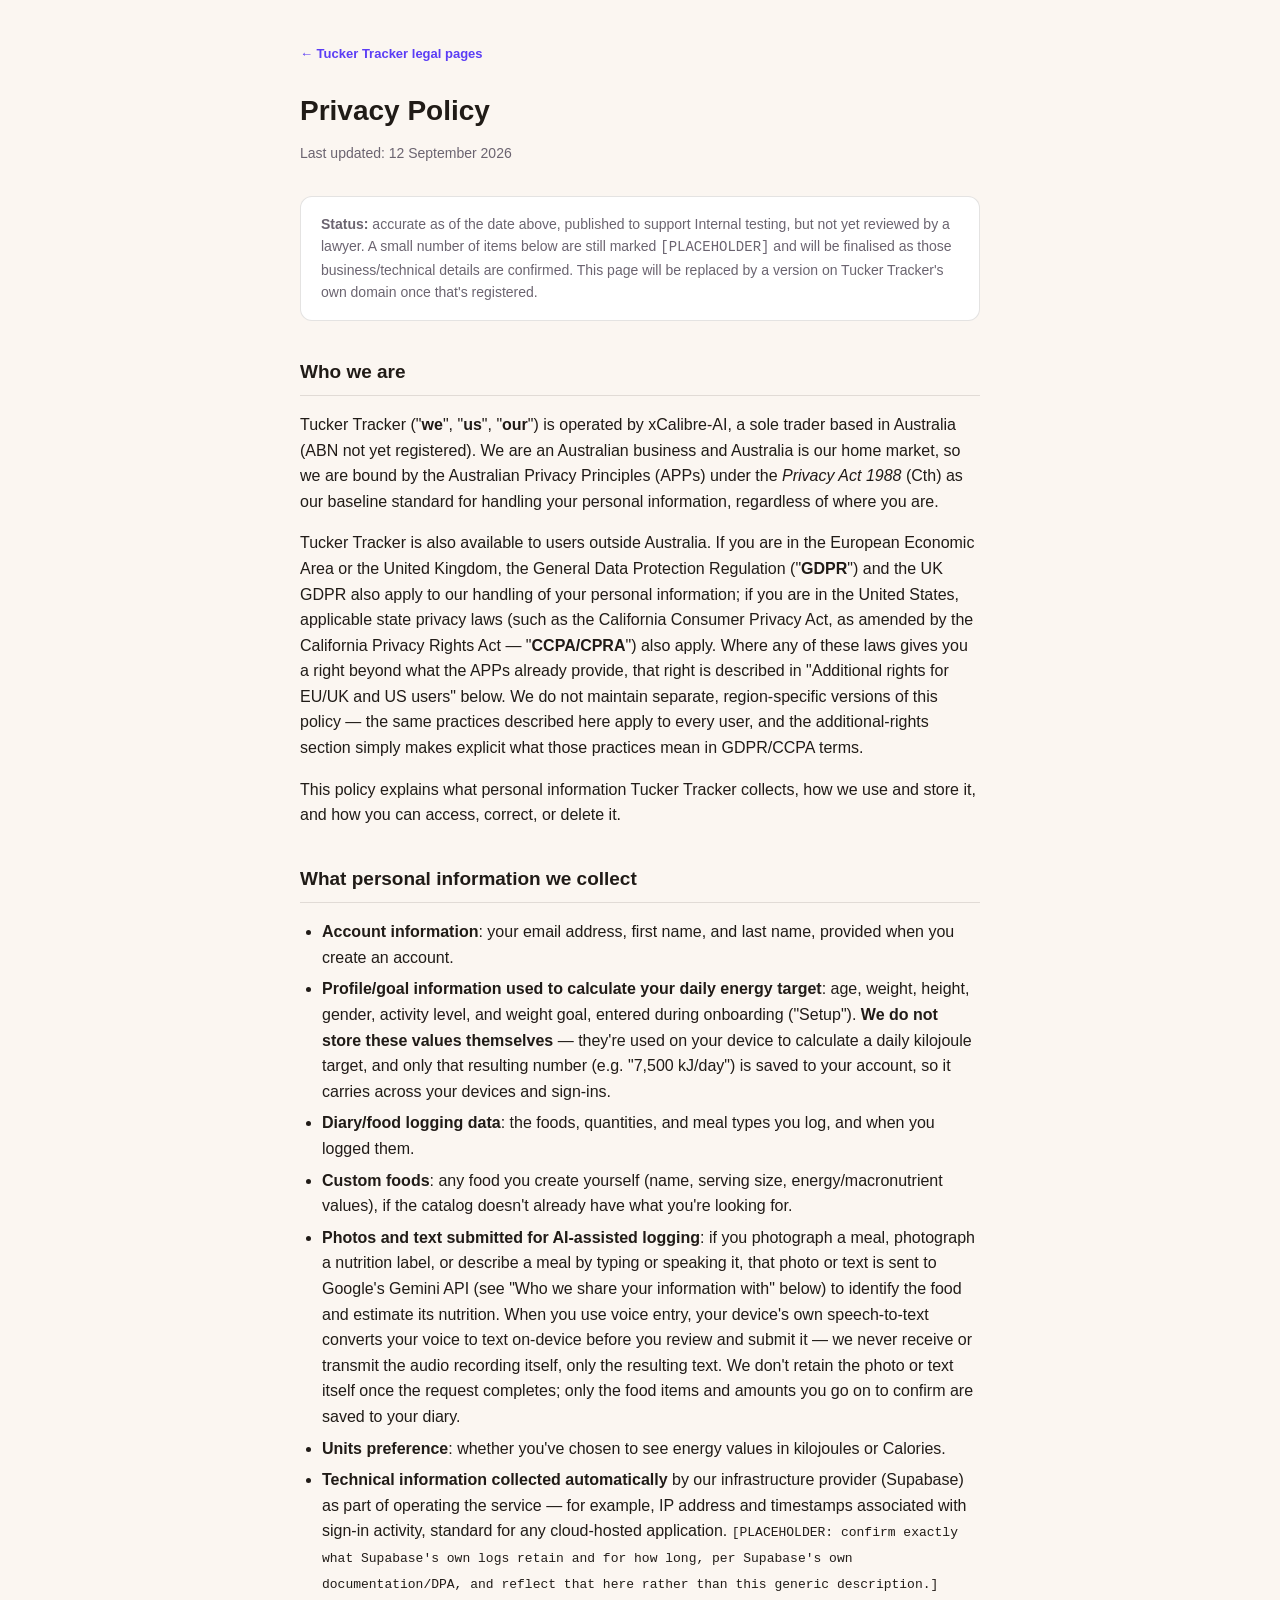
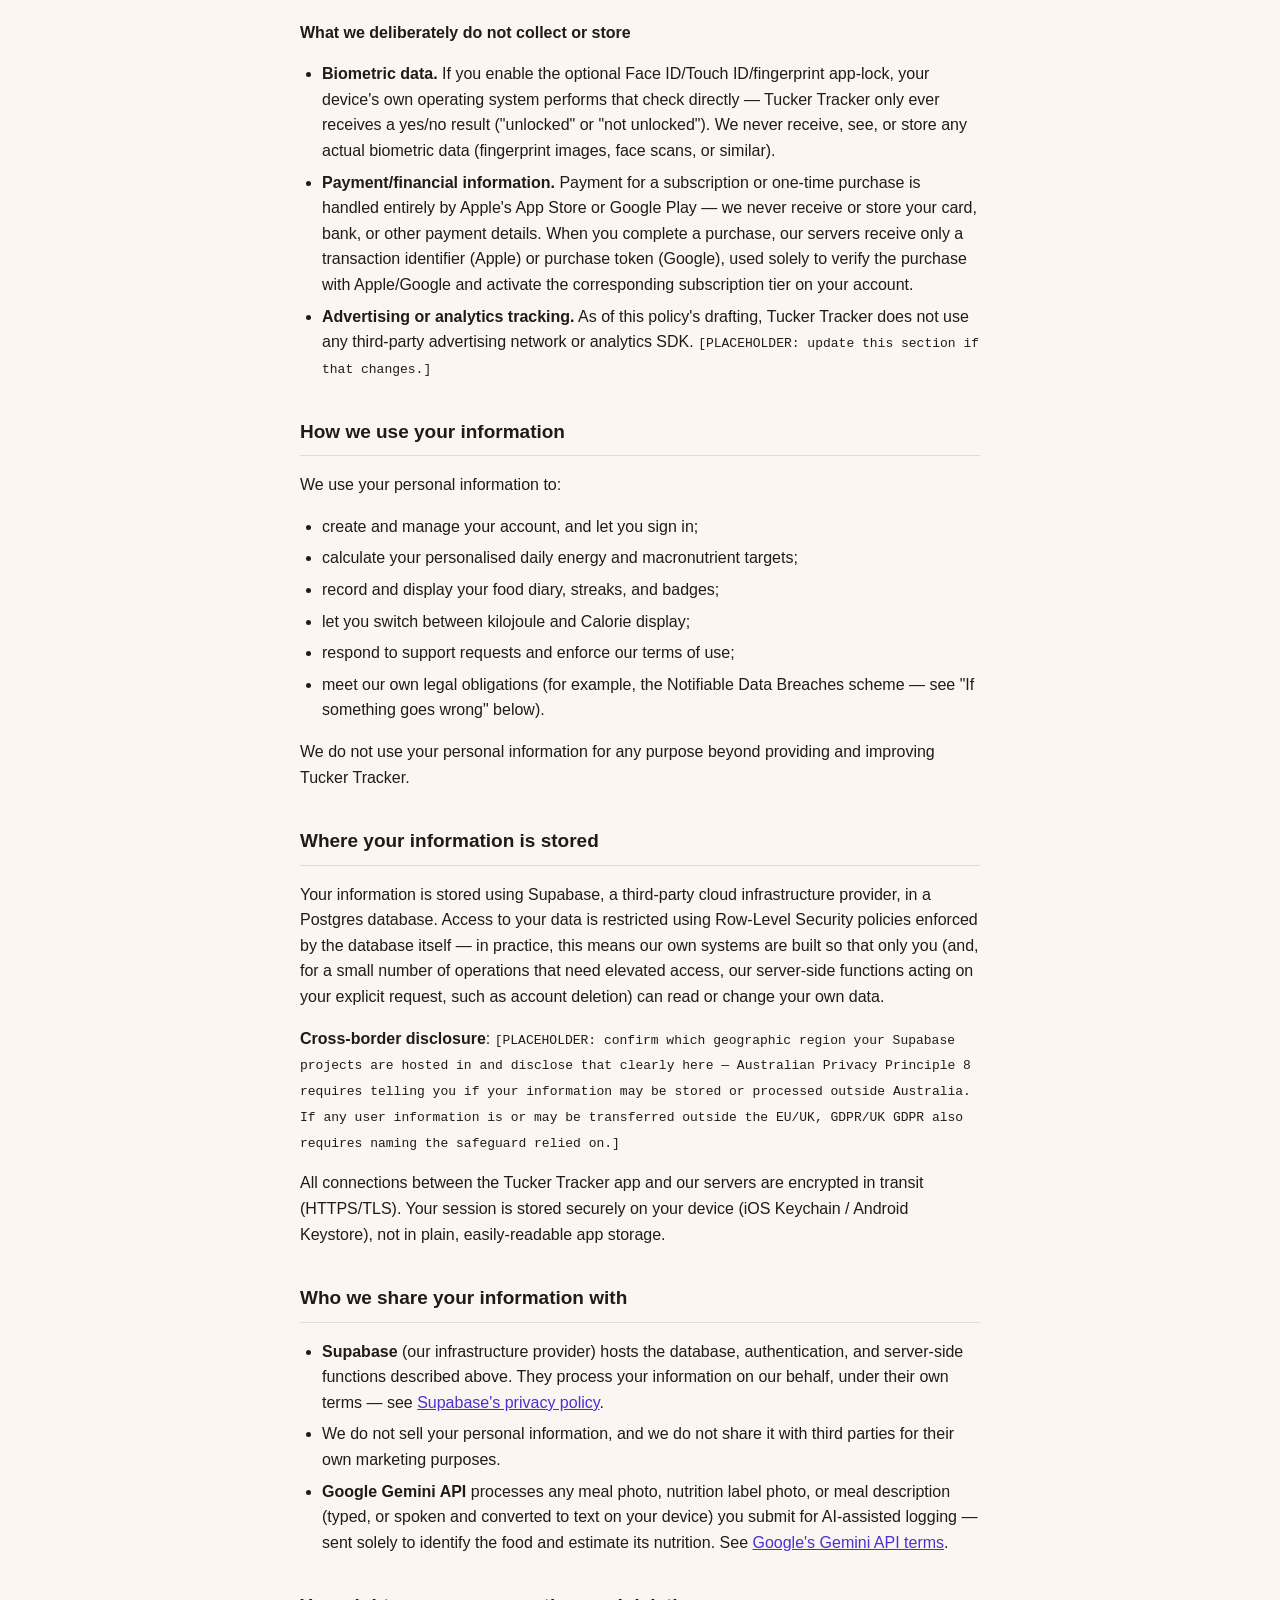
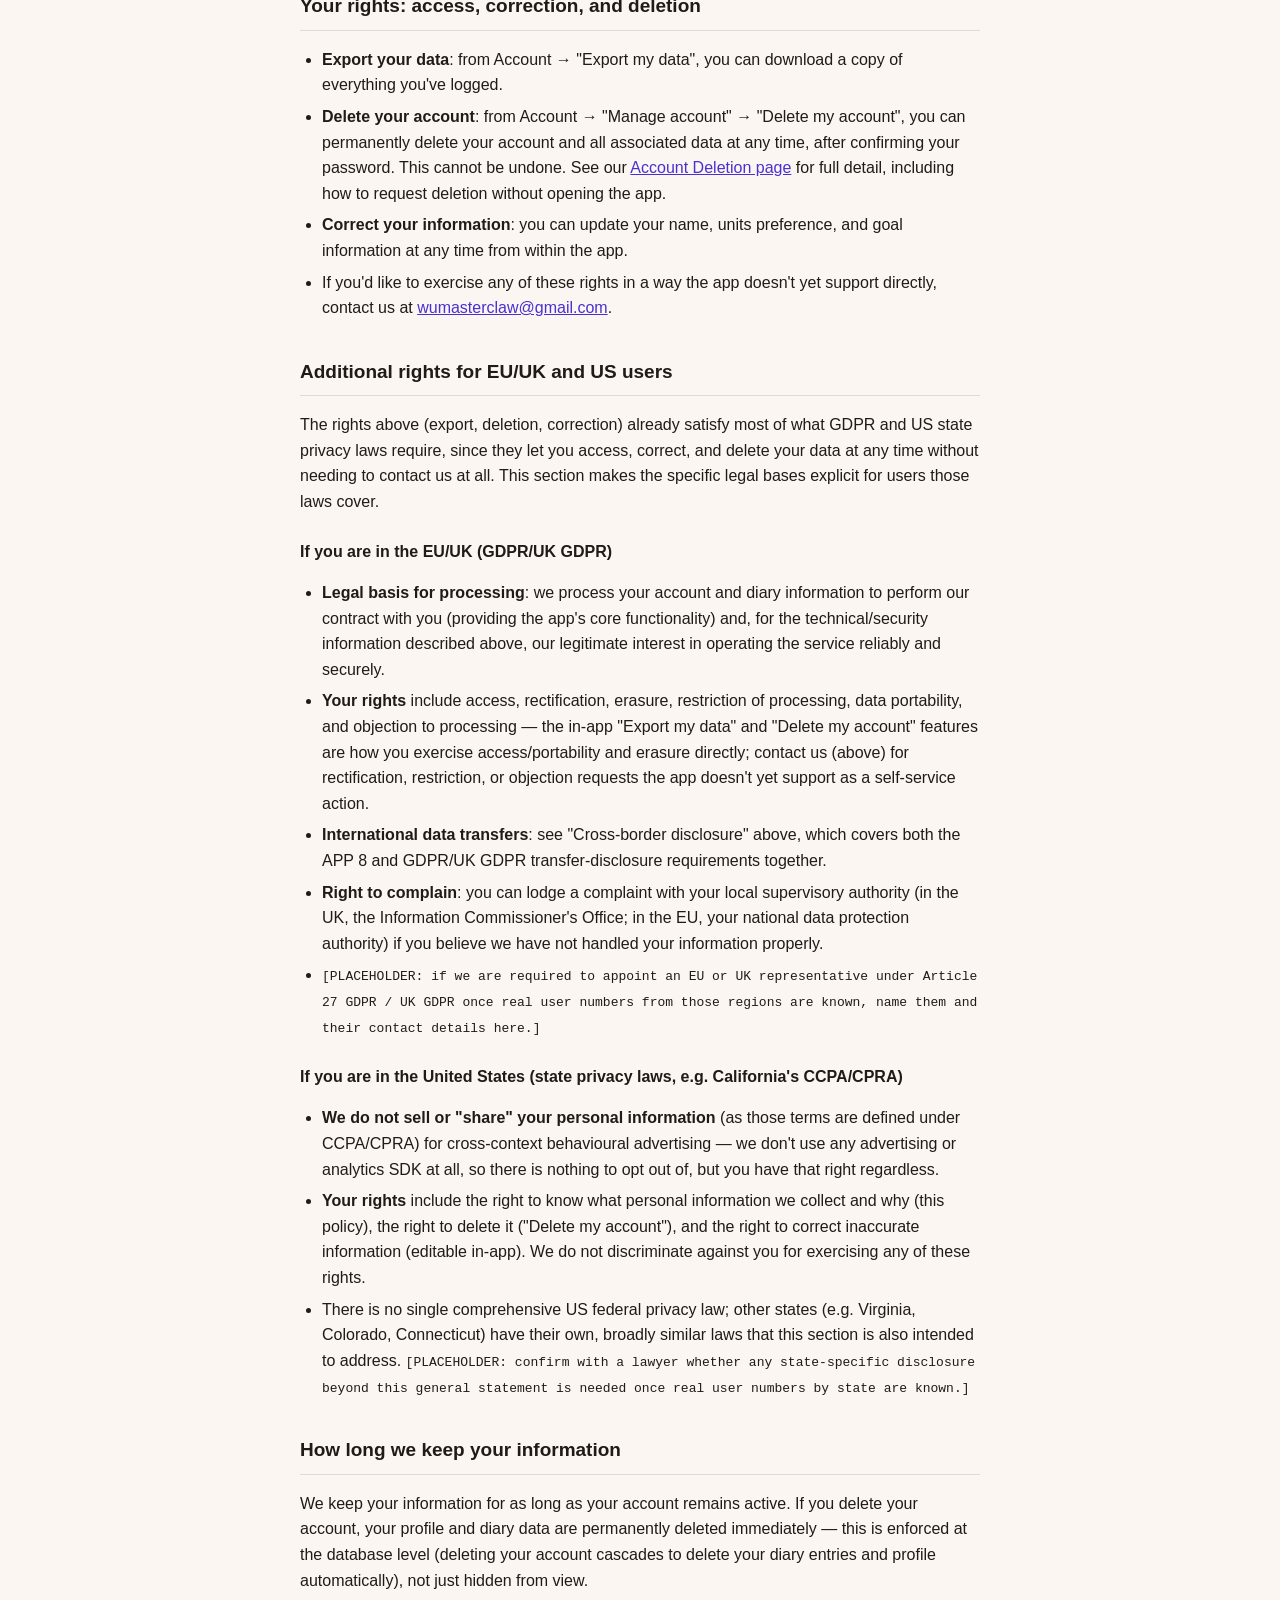
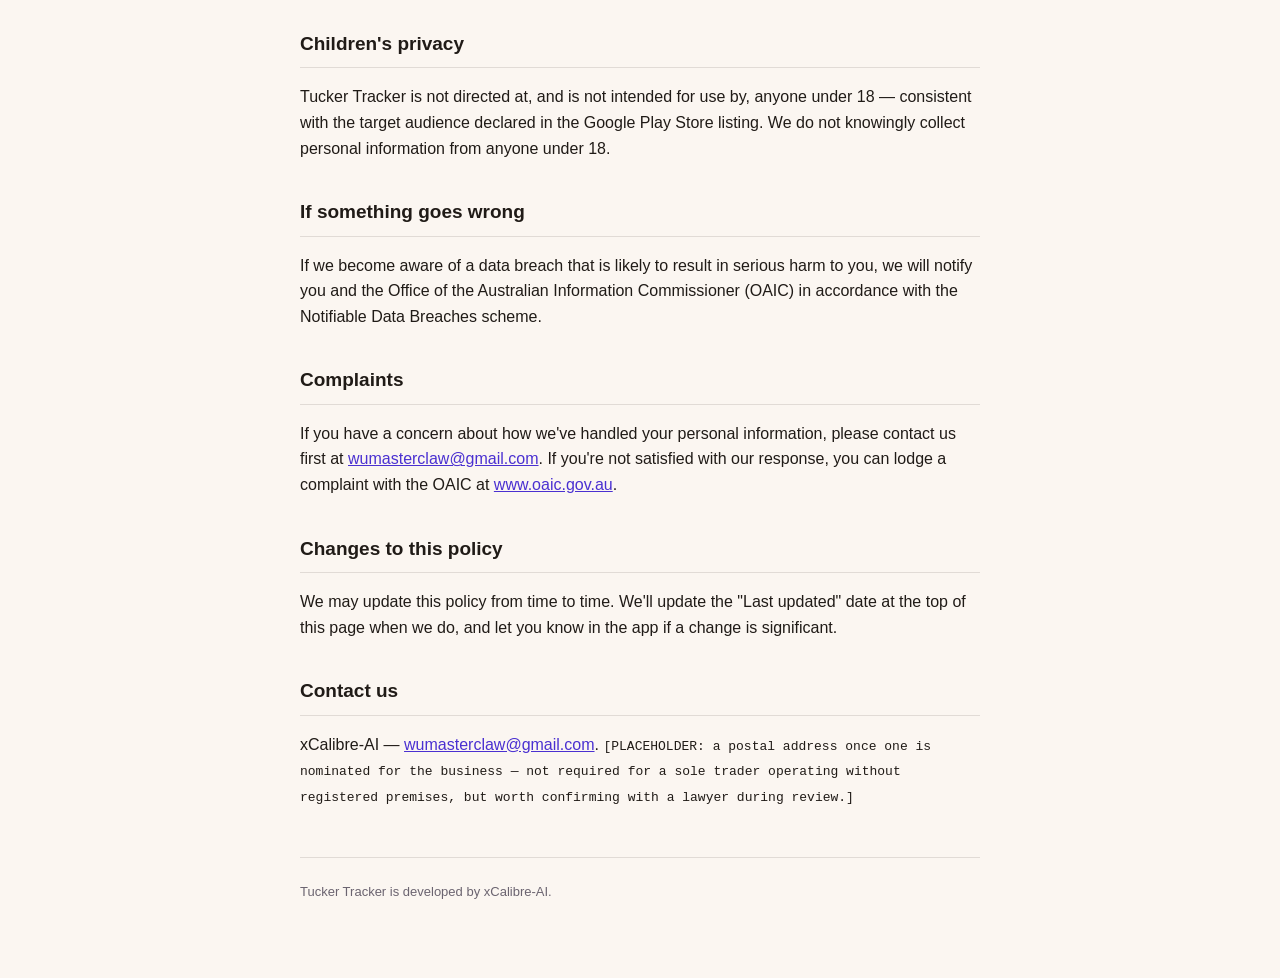
==== privacy-policy.html @ fa9f5955 "Add Privacy Policy and Account Deletion pages for Tucker Tracker" ====
<!DOCTYPE html>
<html lang="en-AU">
<head>
<meta charset="UTF-8">
<meta name="viewport" content="width=device-width, initial-scale=1.0">
<title>Tucker Tracker — Privacy Policy</title>
<link rel="stylesheet" href="style.css">
</head>
<body>
<div class="wrap">
<a class="badge" href="index.html">← Tucker Tracker legal pages</a>
<h1>Privacy Policy</h1>
<div class="meta">Last updated: 12 September 2026</div>

<div class="status">
<strong>Status:</strong> accurate as of the date above, published to support Internal testing, but not yet reviewed by a lawyer. A small number of items below are still marked <code>[PLACEHOLDER]</code> and will be finalised as those business/technical details are confirmed. This page will be replaced by a version on Tucker Tracker's own domain once that's registered.
</div>

<h2>Who we are</h2>
<p>Tucker Tracker ("<strong>we</strong>", "<strong>us</strong>", "<strong>our</strong>") is operated by xCalibre-AI, a sole trader based in Australia (ABN not yet registered). We are an Australian business and Australia is our home market, so we are bound by the Australian Privacy Principles (APPs) under the <em>Privacy Act 1988</em> (Cth) as our baseline standard for handling your personal information, regardless of where you are.</p>
<p>Tucker Tracker is also available to users outside Australia. If you are in the European Economic Area or the United Kingdom, the General Data Protection Regulation ("<strong>GDPR</strong>") and the UK GDPR also apply to our handling of your personal information; if you are in the United States, applicable state privacy laws (such as the California Consumer Privacy Act, as amended by the California Privacy Rights Act — "<strong>CCPA/CPRA</strong>") also apply. Where any of these laws gives you a right beyond what the APPs already provide, that right is described in "Additional rights for EU/UK and US users" below. We do not maintain separate, region-specific versions of this policy — the same practices described here apply to every user, and the additional-rights section simply makes explicit what those practices mean in GDPR/CCPA terms.</p>
<p>This policy explains what personal information Tucker Tracker collects, how we use and store it, and how you can access, correct, or delete it.</p>

<h2>What personal information we collect</h2>
<ul>
<li><strong>Account information</strong>: your email address, first name, and last name, provided when you create an account.</li>
<li><strong>Profile/goal information used to calculate your daily energy target</strong>: age, weight, height, gender, activity level, and weight goal, entered during onboarding ("Setup"). <strong>We do not store these values themselves</strong> — they're used on your device to calculate a daily kilojoule target, and only that resulting number (e.g. "7,500 kJ/day") is saved to your account, so it carries across your devices and sign-ins.</li>
<li><strong>Diary/food logging data</strong>: the foods, quantities, and meal types you log, and when you logged them.</li>
<li><strong>Custom foods</strong>: any food you create yourself (name, serving size, energy/macronutrient values), if the catalog doesn't already have what you're looking for.</li>
<li><strong>Photos and text submitted for AI-assisted logging</strong>: if you photograph a meal, photograph a nutrition label, or describe a meal by typing or speaking it, that photo or text is sent to Google's Gemini API (see "Who we share your information with" below) to identify the food and estimate its nutrition. When you use voice entry, your device's own speech-to-text converts your voice to text on-device before you review and submit it — we never receive or transmit the audio recording itself, only the resulting text. We don't retain the photo or text itself once the request completes; only the food items and amounts you go on to confirm are saved to your diary.</li>
<li><strong>Units preference</strong>: whether you've chosen to see energy values in kilojoules or Calories.</li>
<li><strong>Technical information collected automatically</strong> by our infrastructure provider (Supabase) as part of operating the service — for example, IP address and timestamps associated with sign-in activity, standard for any cloud-hosted application. <code>[PLACEHOLDER: confirm exactly what Supabase's own logs retain and for how long, per Supabase's own documentation/DPA, and reflect that here rather than this generic description.]</code></li>
</ul>

<h3>What we deliberately do <strong>not</strong> collect or store</h3>
<ul>
<li><strong>Biometric data.</strong> If you enable the optional Face ID/Touch ID/fingerprint app-lock, your device's own operating system performs that check directly — Tucker Tracker only ever receives a yes/no result ("unlocked" or "not unlocked"). We never receive, see, or store any actual biometric data (fingerprint images, face scans, or similar).</li>
<li><strong>Payment/financial information.</strong> Payment for a subscription or one-time purchase is handled entirely by Apple's App Store or Google Play — we never receive or store your card, bank, or other payment details. When you complete a purchase, our servers receive only a transaction identifier (Apple) or purchase token (Google), used solely to verify the purchase with Apple/Google and activate the corresponding subscription tier on your account.</li>
<li><strong>Advertising or analytics tracking.</strong> As of this policy's drafting, Tucker Tracker does not use any third-party advertising network or analytics SDK. <code>[PLACEHOLDER: update this section if that changes.]</code></li>
</ul>

<h2>How we use your information</h2>
<p>We use your personal information to:</p>
<ul>
<li>create and manage your account, and let you sign in;</li>
<li>calculate your personalised daily energy and macronutrient targets;</li>
<li>record and display your food diary, streaks, and badges;</li>
<li>let you switch between kilojoule and Calorie display;</li>
<li>respond to support requests and enforce our terms of use;</li>
<li>meet our own legal obligations (for example, the Notifiable Data Breaches scheme — see "If something goes wrong" below).</li>
</ul>
<p>We do not use your personal information for any purpose beyond providing and improving Tucker Tracker.</p>

<h2>Where your information is stored</h2>
<p>Your information is stored using Supabase, a third-party cloud infrastructure provider, in a Postgres database. Access to your data is restricted using Row-Level Security policies enforced by the database itself — in practice, this means our own systems are built so that only you (and, for a small number of operations that need elevated access, our server-side functions acting on your explicit request, such as account deletion) can read or change your own data.</p>
<p><strong>Cross-border disclosure</strong>: <code>[PLACEHOLDER: confirm which geographic region your Supabase projects are hosted in and disclose that clearly here — Australian Privacy Principle 8 requires telling you if your information may be stored or processed outside Australia. If any user information is or may be transferred outside the EU/UK, GDPR/UK GDPR also requires naming the safeguard relied on.]</code></p>
<p>All connections between the Tucker Tracker app and our servers are encrypted in transit (HTTPS/TLS). Your session is stored securely on your device (iOS Keychain / Android Keystore), not in plain, easily-readable app storage.</p>

<h2>Who we share your information with</h2>
<ul>
<li><strong>Supabase</strong> (our infrastructure provider) hosts the database, authentication, and server-side functions described above. They process your information on our behalf, under their own terms — see <a href="https://supabase.com/privacy">Supabase's privacy policy</a>.</li>
<li>We do not sell your personal information, and we do not share it with third parties for their own marketing purposes.</li>
<li><strong>Google Gemini API</strong> processes any meal photo, nutrition label photo, or meal description (typed, or spoken and converted to text on your device) you submit for AI-assisted logging — sent solely to identify the food and estimate its nutrition. See <a href="https://ai.google.dev/gemini-api/terms">Google's Gemini API terms</a>.</li>
</ul>

<h2>Your rights: access, correction, and deletion</h2>
<ul>
<li><strong>Export your data</strong>: from Account → "Export my data", you can download a copy of everything you've logged.</li>
<li><strong>Delete your account</strong>: from Account → "Manage account" → "Delete my account", you can permanently delete your account and all associated data at any time, after confirming your password. This cannot be undone. See our <a href="account-deletion.html">Account Deletion page</a> for full detail, including how to request deletion without opening the app.</li>
<li><strong>Correct your information</strong>: you can update your name, units preference, and goal information at any time from within the app.</li>
<li>If you'd like to exercise any of these rights in a way the app doesn't yet support directly, contact us at <a href="mailto:wumasterclaw@gmail.com">wumasterclaw@gmail.com</a>.</li>
</ul>

<h2>Additional rights for EU/UK and US users</h2>
<p>The rights above (export, deletion, correction) already satisfy most of what GDPR and US state privacy laws require, since they let you access, correct, and delete your data at any time without needing to contact us at all. This section makes the specific legal bases explicit for users those laws cover.</p>

<h3>If you are in the EU/UK (GDPR/UK GDPR)</h3>
<ul>
<li><strong>Legal basis for processing</strong>: we process your account and diary information to perform our contract with you (providing the app's core functionality) and, for the technical/security information described above, our legitimate interest in operating the service reliably and securely.</li>
<li><strong>Your rights</strong> include access, rectification, erasure, restriction of processing, data portability, and objection to processing — the in-app "Export my data" and "Delete my account" features are how you exercise access/portability and erasure directly; contact us (above) for rectification, restriction, or objection requests the app doesn't yet support as a self-service action.</li>
<li><strong>International data transfers</strong>: see "Cross-border disclosure" above, which covers both the APP 8 and GDPR/UK GDPR transfer-disclosure requirements together.</li>
<li><strong>Right to complain</strong>: you can lodge a complaint with your local supervisory authority (in the UK, the Information Commissioner's Office; in the EU, your national data protection authority) if you believe we have not handled your information properly.</li>
<li><code>[PLACEHOLDER: if we are required to appoint an EU or UK representative under Article 27 GDPR / UK GDPR once real user numbers from those regions are known, name them and their contact details here.]</code></li>
</ul>

<h3>If you are in the United States (state privacy laws, e.g. California's CCPA/CPRA)</h3>
<ul>
<li><strong>We do not sell or "share" your personal information</strong> (as those terms are defined under CCPA/CPRA) for cross-context behavioural advertising — we don't use any advertising or analytics SDK at all, so there is nothing to opt out of, but you have that right regardless.</li>
<li><strong>Your rights</strong> include the right to know what personal information we collect and why (this policy), the right to delete it ("Delete my account"), and the right to correct inaccurate information (editable in-app). We do not discriminate against you for exercising any of these rights.</li>
<li>There is no single comprehensive US federal privacy law; other states (e.g. Virginia, Colorado, Connecticut) have their own, broadly similar laws that this section is also intended to address. <code>[PLACEHOLDER: confirm with a lawyer whether any state-specific disclosure beyond this general statement is needed once real user numbers by state are known.]</code></li>
</ul>

<h2>How long we keep your information</h2>
<p>We keep your information for as long as your account remains active. If you delete your account, your profile and diary data are permanently deleted immediately — this is enforced at the database level (deleting your account cascades to delete your diary entries and profile automatically), not just hidden from view.</p>

<h2>Children's privacy</h2>
<p>Tucker Tracker is not directed at, and is not intended for use by, anyone under 18 — consistent with the target audience declared in the Google Play Store listing. We do not knowingly collect personal information from anyone under 18.</p>

<h2>If something goes wrong</h2>
<p>If we become aware of a data breach that is likely to result in serious harm to you, we will notify you and the Office of the Australian Information Commissioner (OAIC) in accordance with the Notifiable Data Breaches scheme.</p>

<h2>Complaints</h2>
<p>If you have a concern about how we've handled your personal information, please contact us first at <a href="mailto:wumasterclaw@gmail.com">wumasterclaw@gmail.com</a>. If you're not satisfied with our response, you can lodge a complaint with the OAIC at <a href="https://www.oaic.gov.au">www.oaic.gov.au</a>.</p>

<h2>Changes to this policy</h2>
<p>We may update this policy from time to time. We'll update the "Last updated" date at the top of this page when we do, and let you know in the app if a change is significant.</p>

<h2>Contact us</h2>
<p>xCalibre-AI — <a href="mailto:wumasterclaw@gmail.com">wumasterclaw@gmail.com</a>. <code>[PLACEHOLDER: a postal address once one is nominated for the business — not required for a sole trader operating without registered premises, but worth confirming with a lawyer during review.]</code></p>

<footer>Tucker Tracker is developed by xCalibre-AI.</footer>
</div>
</body>
</html>
---- style.css ----
:root {
  color-scheme: light dark;
  --bg: #fbf6f1;
  --surface: #ffffff;
  --text: #201b17;
  --text-muted: #6b6470;
  --border: rgba(32, 27, 23, 0.12);
  --indigo: #5b3df5;
  --link: #4a30d1;
}

@media (prefers-color-scheme: dark) {
  :root {
    --bg: #161219;
    --surface: #211b26;
    --text: #f4efe9;
    --text-muted: #b3a9bc;
    --border: rgba(255, 255, 255, 0.12);
    --link: #ada2f9;
  }
}

* { box-sizing: border-box; }

body {
  margin: 0;
  background: var(--bg);
  color: var(--text);
  font-family: -apple-system, BlinkMacSystemFont, "Segoe UI", Roboto, sans-serif;
  line-height: 1.6;
}

.wrap {
  max-width: 720px;
  margin: 0 auto;
  padding: 40px 20px 80px;
}

.badge {
  display: inline-block;
  font-size: 13px;
  font-weight: 600;
  color: var(--indigo);
  text-decoration: none;
  margin-bottom: 24px;
}

.status {
  background: var(--surface);
  border: 1px solid var(--border);
  border-radius: 12px;
  padding: 16px 20px;
  font-size: 14px;
  color: var(--text-muted);
  margin-bottom: 32px;
}

h1 {
  font-size: 28px;
  margin: 0 0 8px;
}

h2 {
  font-size: 19px;
  margin: 36px 0 12px;
  border-bottom: 1px solid var(--border);
  padding-bottom: 8px;
}

h3 {
  font-size: 16px;
  margin: 24px 0 8px;
}

p, li { color: var(--text); }

.meta {
  color: var(--text-muted);
  font-size: 14px;
  margin-bottom: 32px;
}

a { color: var(--link); }

ul, ol { padding-left: 22px; }

li { margin-bottom: 6px; }

.card {
  background: var(--surface);
  border: 1px solid var(--border);
  border-radius: 12px;
  padding: 20px 24px;
  margin: 16px 0;
}

footer {
  margin-top: 48px;
  padding-top: 24px;
  border-top: 1px solid var(--border);
  font-size: 13px;
  color: var(--text-muted);
}
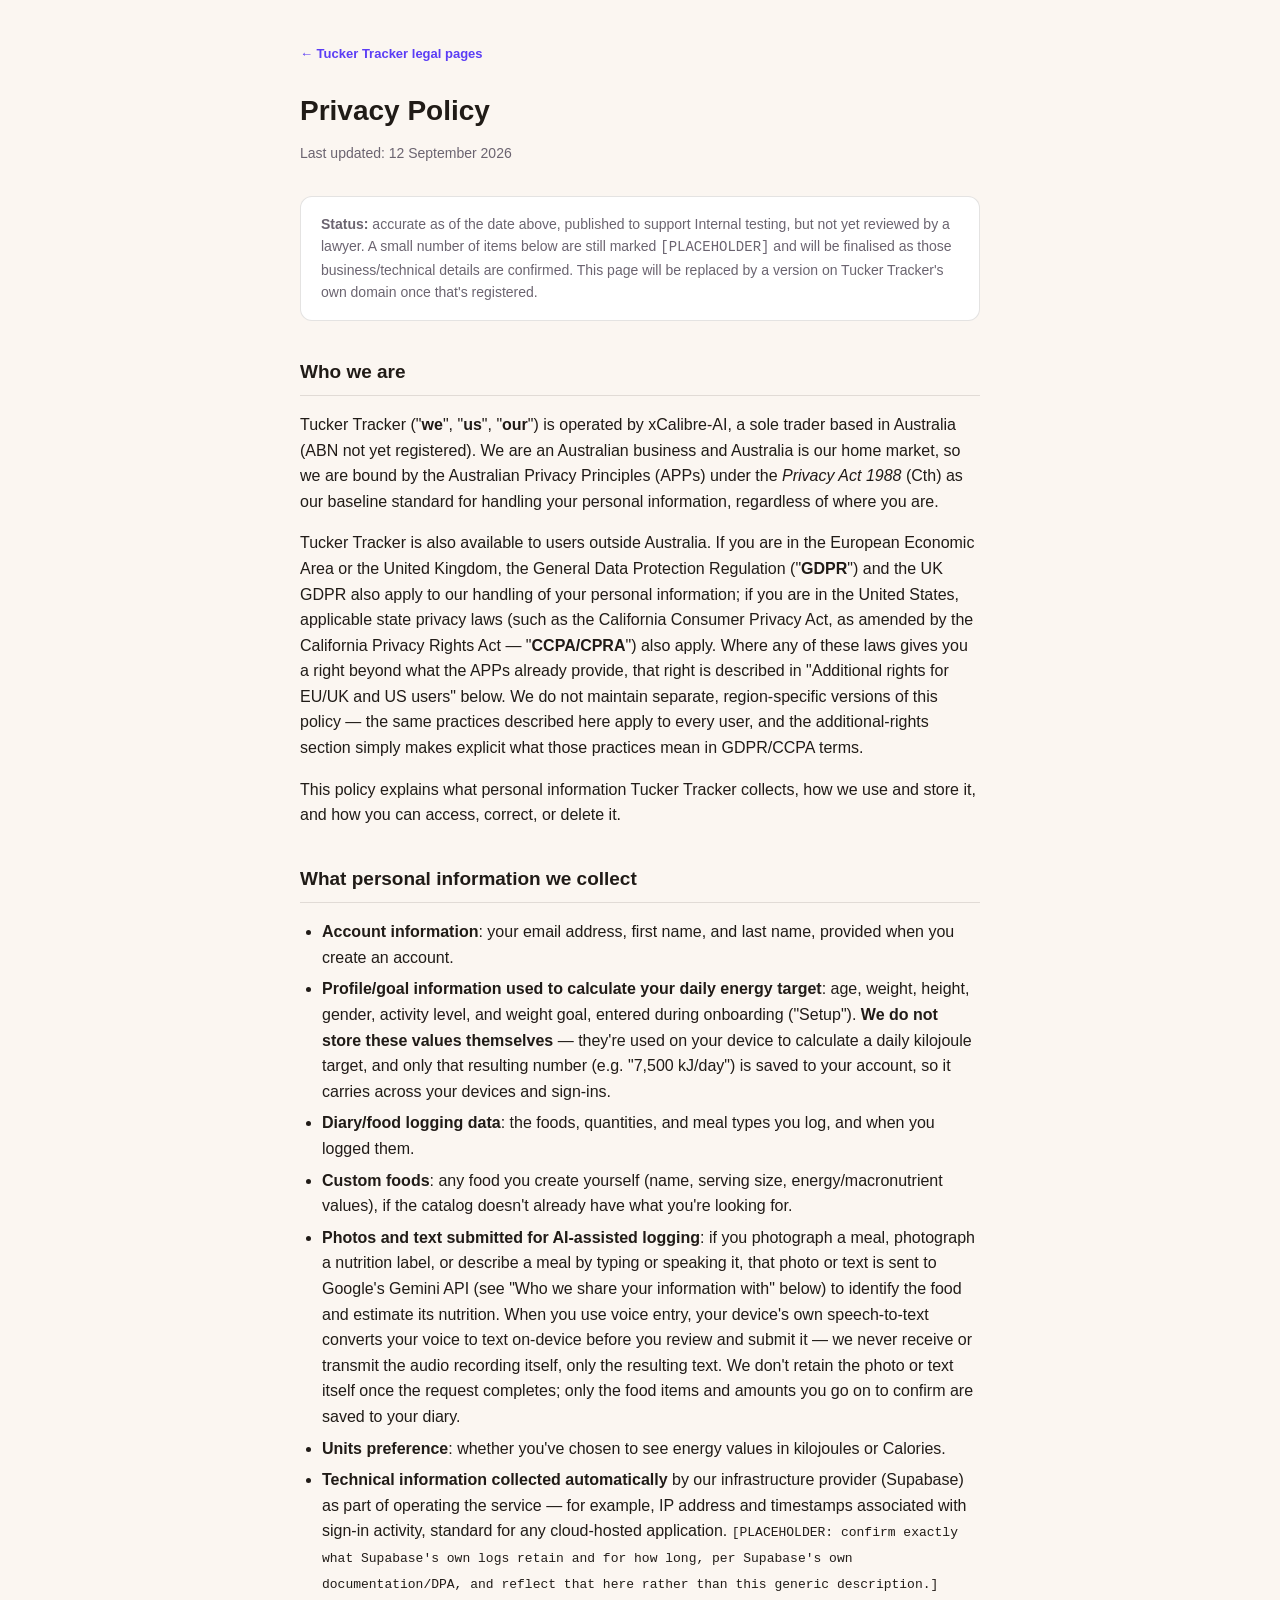
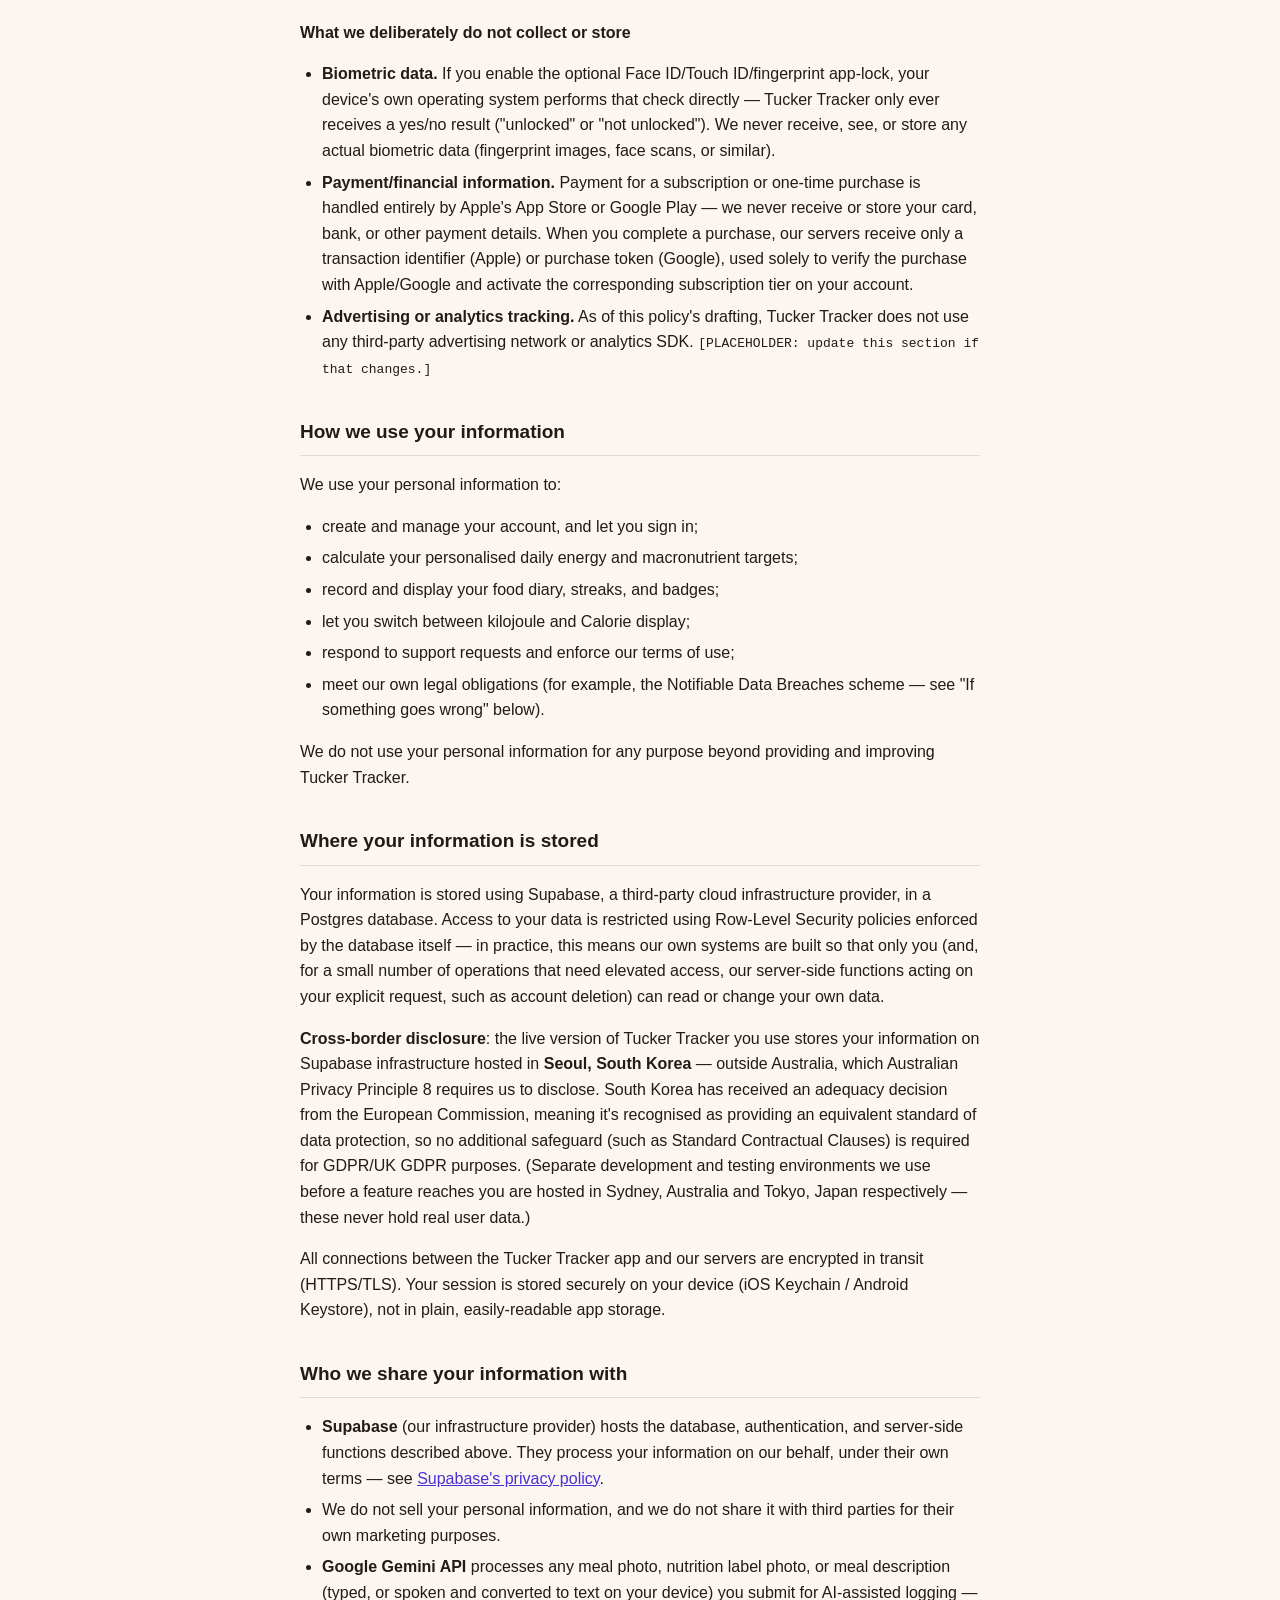
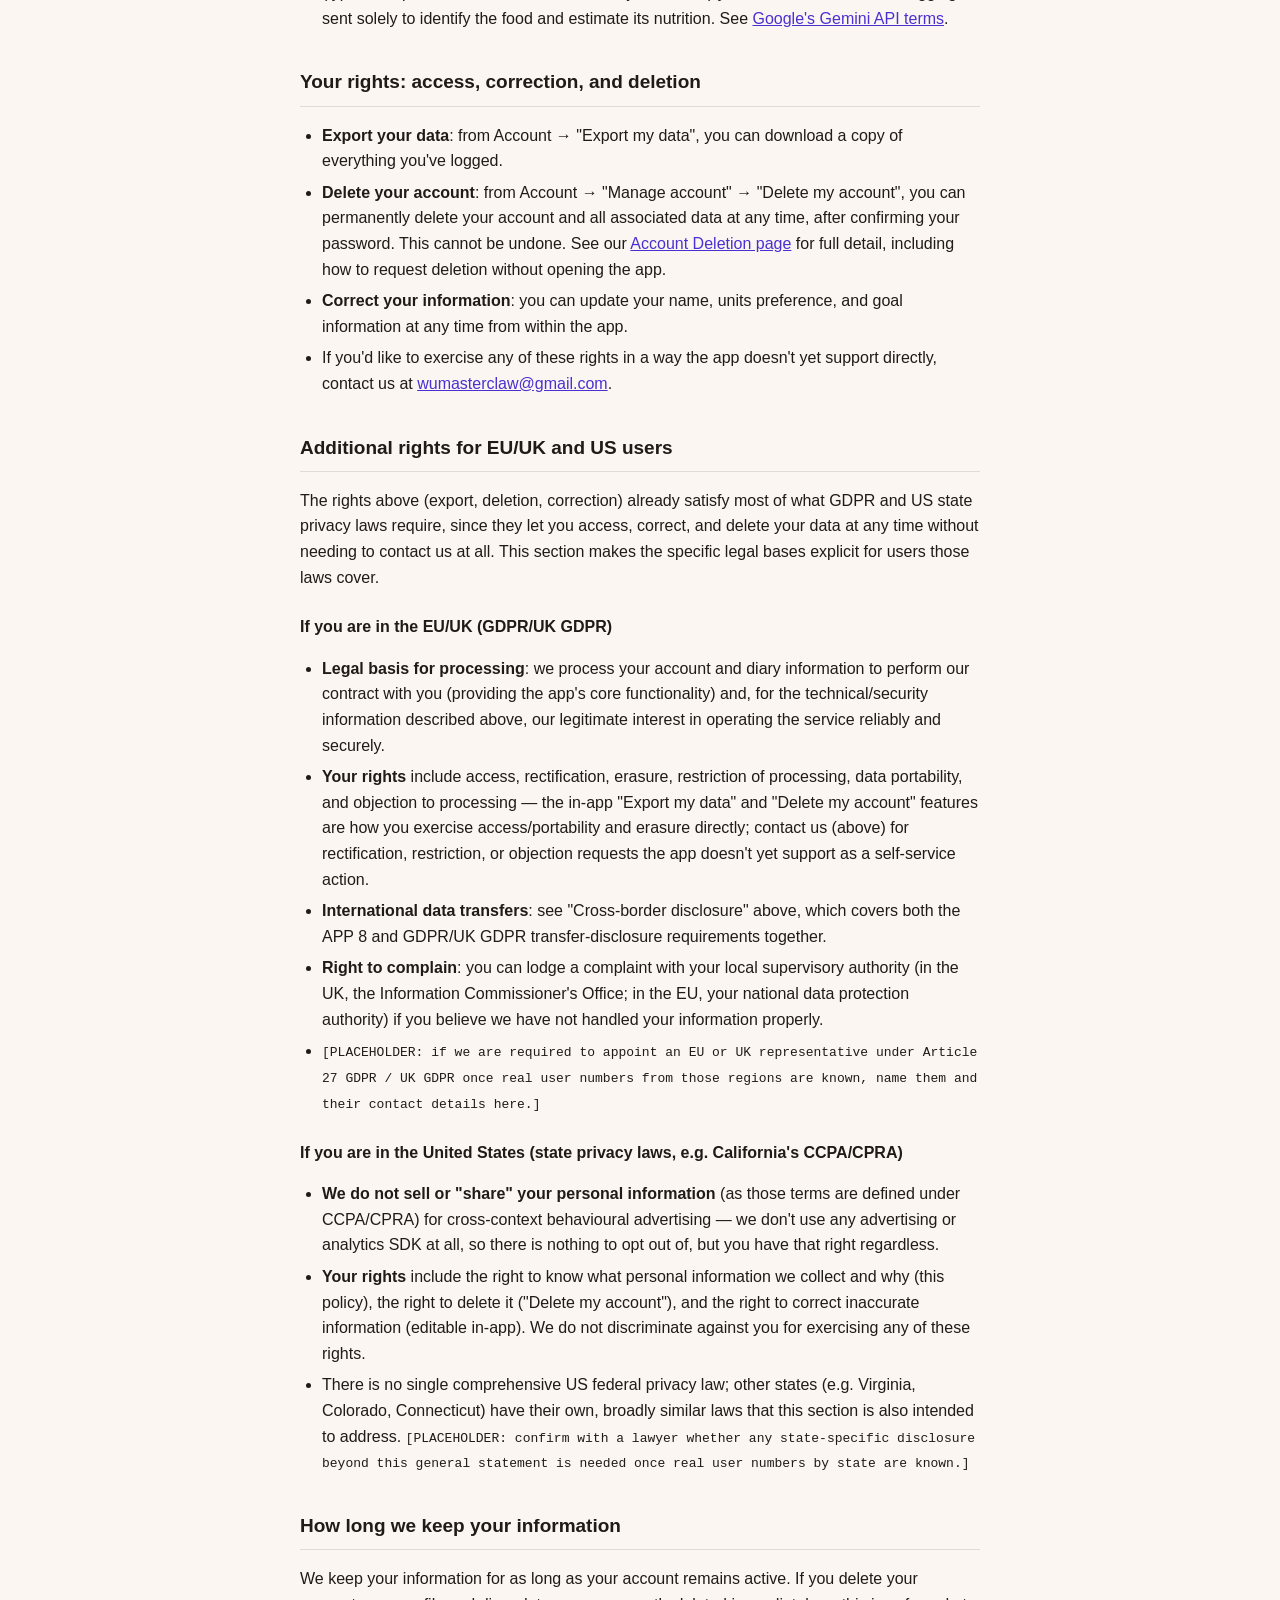
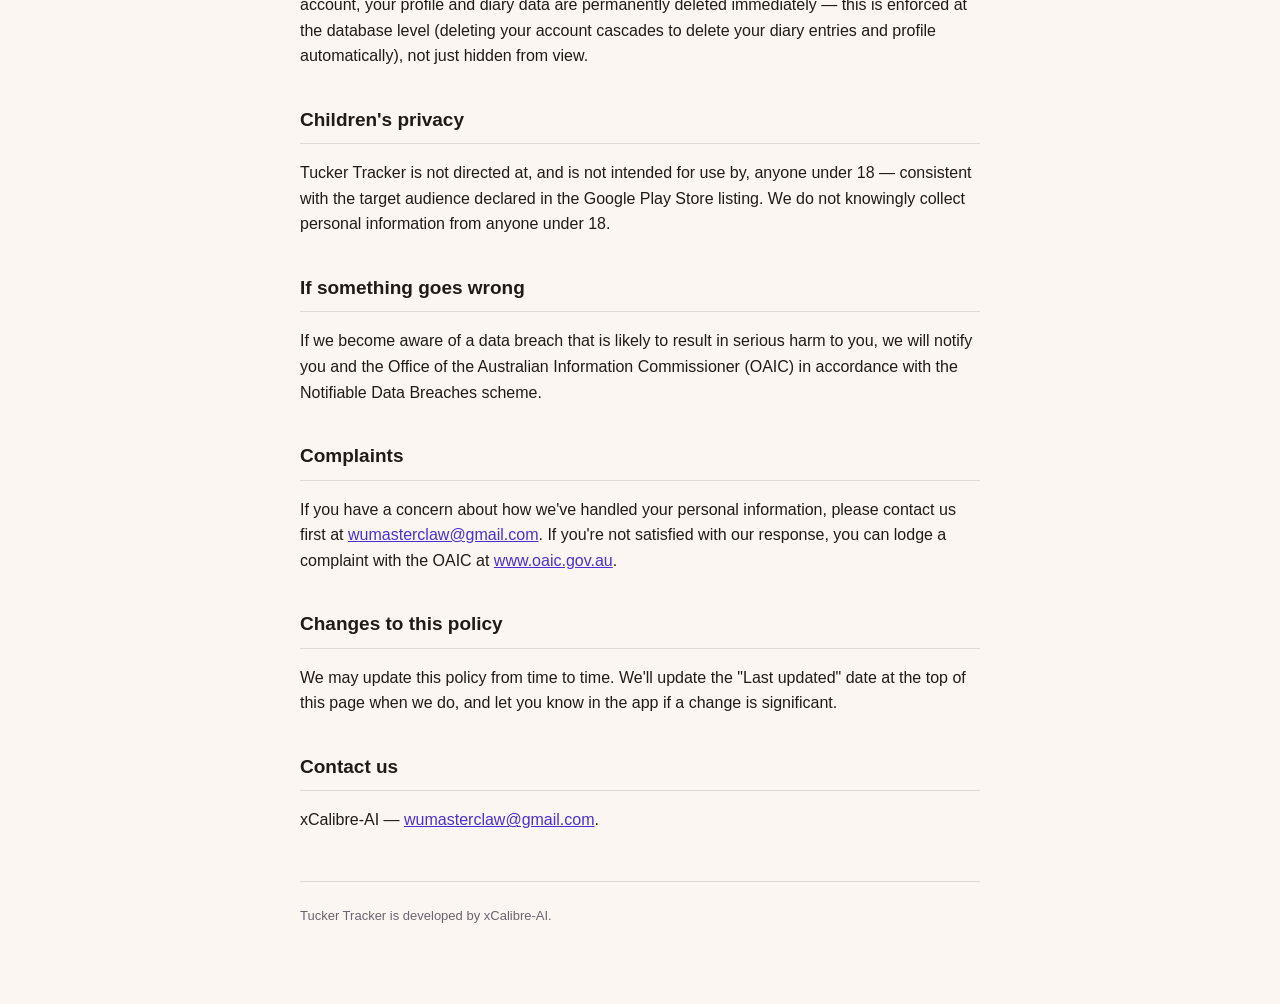
==== commit bd6c95bb: "Resolve cross-border disclosure and drop postal address placeholder" ====
--- a/privacy-policy.html
+++ b/privacy-policy.html
@@ -53,7 +53,7 @@
 
 <h2>Where your information is stored</h2>
 <p>Your information is stored using Supabase, a third-party cloud infrastructure provider, in a Postgres database. Access to your data is restricted using Row-Level Security policies enforced by the database itself — in practice, this means our own systems are built so that only you (and, for a small number of operations that need elevated access, our server-side functions acting on your explicit request, such as account deletion) can read or change your own data.</p>
-<p><strong>Cross-border disclosure</strong>: <code>[PLACEHOLDER: confirm which geographic region your Supabase projects are hosted in and disclose that clearly here — Australian Privacy Principle 8 requires telling you if your information may be stored or processed outside Australia. If any user information is or may be transferred outside the EU/UK, GDPR/UK GDPR also requires naming the safeguard relied on.]</code></p>
+<p><strong>Cross-border disclosure</strong>: the live version of Tucker Tracker you use stores your information on Supabase infrastructure hosted in <strong>Seoul, South Korea</strong> — outside Australia, which Australian Privacy Principle 8 requires us to disclose. South Korea has received an adequacy decision from the European Commission, meaning it's recognised as providing an equivalent standard of data protection, so no additional safeguard (such as Standard Contractual Clauses) is required for GDPR/UK GDPR purposes. (Separate development and testing environments we use before a feature reaches you are hosted in Sydney, Australia and Tokyo, Japan respectively — these never hold real user data.)</p>
 <p>All connections between the Tucker Tracker app and our servers are encrypted in transit (HTTPS/TLS). Your session is stored securely on your device (iOS Keychain / Android Keystore), not in plain, easily-readable app storage.</p>
 
 <h2>Who we share your information with</h2>
@@ -106,7 +106,7 @@
 <p>We may update this policy from time to time. We'll update the "Last updated" date at the top of this page when we do, and let you know in the app if a change is significant.</p>
 
 <h2>Contact us</h2>
-<p>xCalibre-AI — <a href="mailto:wumasterclaw@gmail.com">wumasterclaw@gmail.com</a>. <code>[PLACEHOLDER: a postal address once one is nominated for the business — not required for a sole trader operating without registered premises, but worth confirming with a lawyer during review.]</code></p>
+<p>xCalibre-AI — <a href="mailto:wumasterclaw@gmail.com">wumasterclaw@gmail.com</a>.</p>
 
 <footer>Tucker Tracker is developed by xCalibre-AI.</footer>
 </div>
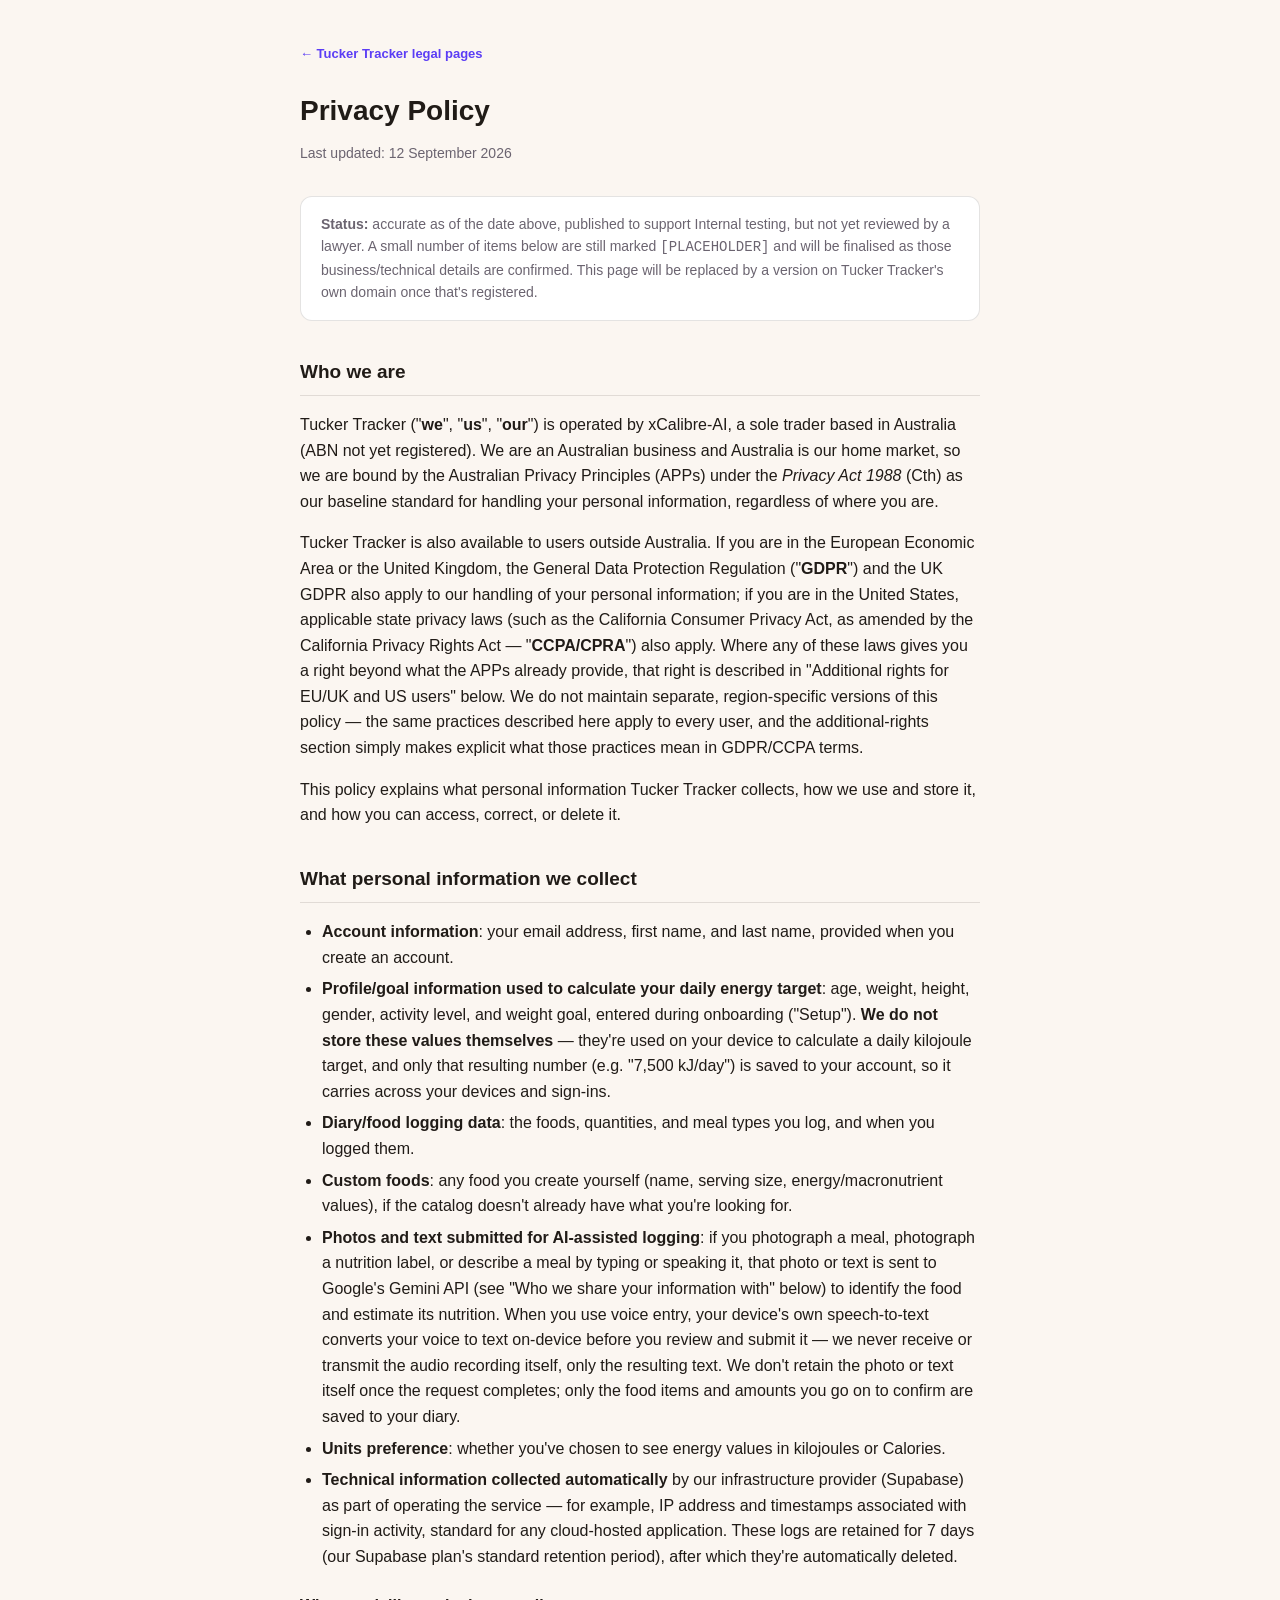
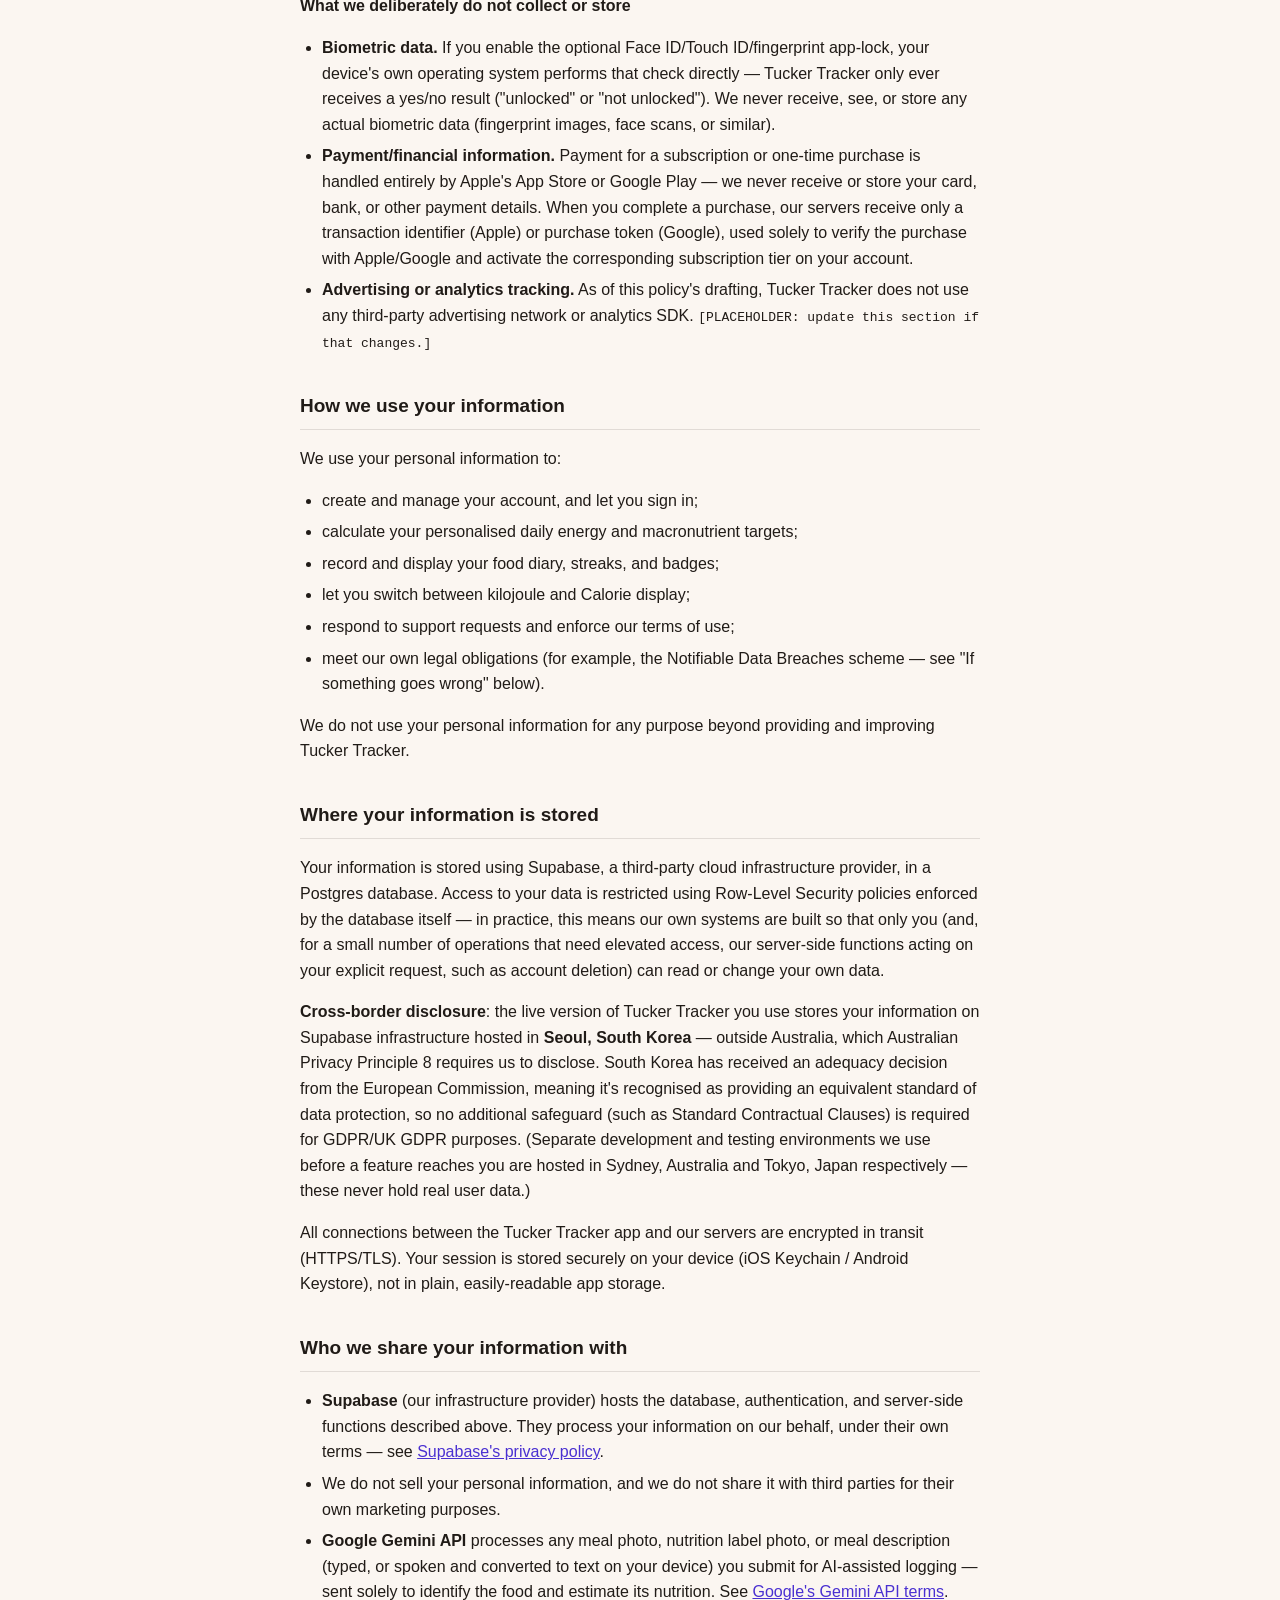
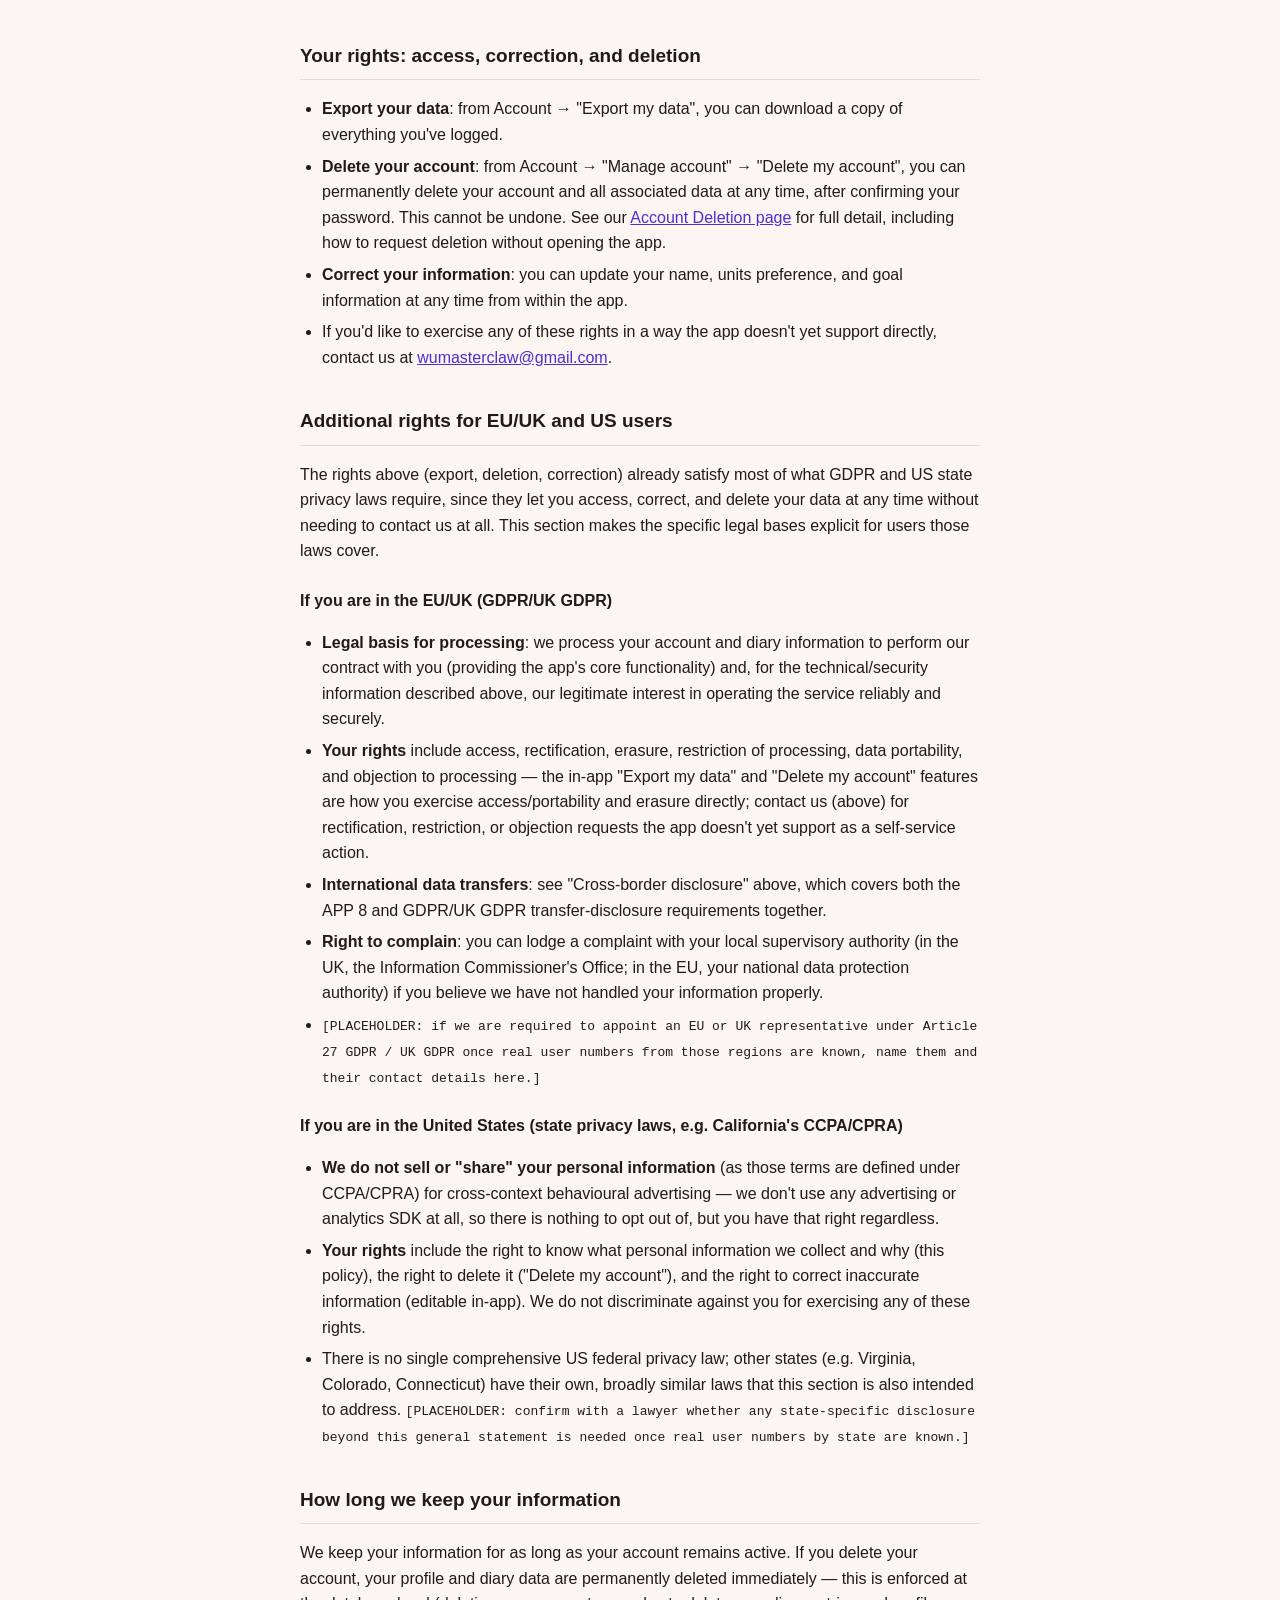
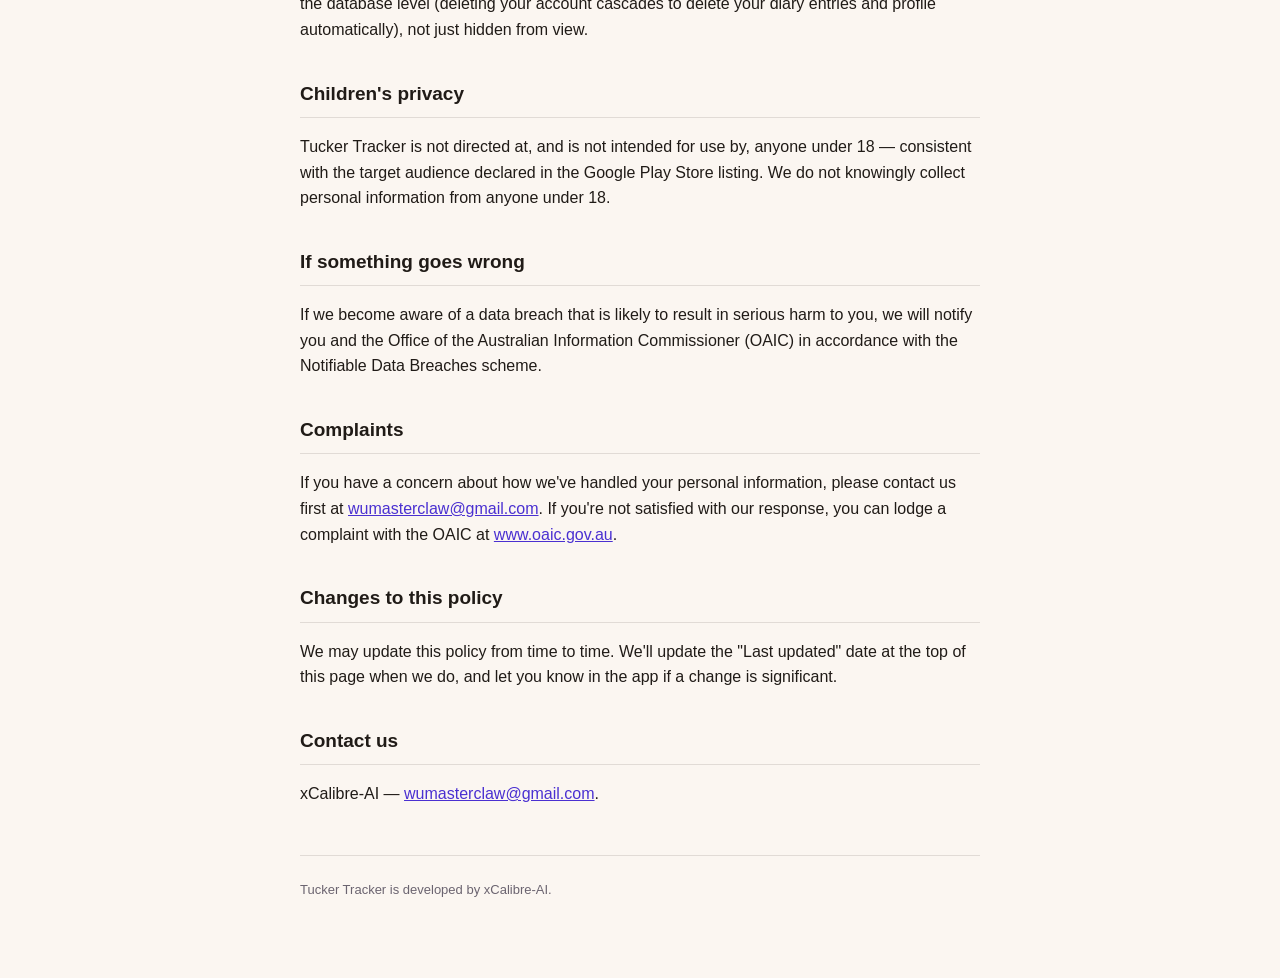
==== commit 0e99e9b2: "Resolve Supabase log retention placeholder (7 days, Pro plan)" ====
--- a/privacy-policy.html
+++ b/privacy-policy.html
@@ -29,7 +29,7 @@
 <li><strong>Custom foods</strong>: any food you create yourself (name, serving size, energy/macronutrient values), if the catalog doesn't already have what you're looking for.</li>
 <li><strong>Photos and text submitted for AI-assisted logging</strong>: if you photograph a meal, photograph a nutrition label, or describe a meal by typing or speaking it, that photo or text is sent to Google's Gemini API (see "Who we share your information with" below) to identify the food and estimate its nutrition. When you use voice entry, your device's own speech-to-text converts your voice to text on-device before you review and submit it — we never receive or transmit the audio recording itself, only the resulting text. We don't retain the photo or text itself once the request completes; only the food items and amounts you go on to confirm are saved to your diary.</li>
 <li><strong>Units preference</strong>: whether you've chosen to see energy values in kilojoules or Calories.</li>
-<li><strong>Technical information collected automatically</strong> by our infrastructure provider (Supabase) as part of operating the service — for example, IP address and timestamps associated with sign-in activity, standard for any cloud-hosted application. <code>[PLACEHOLDER: confirm exactly what Supabase's own logs retain and for how long, per Supabase's own documentation/DPA, and reflect that here rather than this generic description.]</code></li>
+<li><strong>Technical information collected automatically</strong> by our infrastructure provider (Supabase) as part of operating the service — for example, IP address and timestamps associated with sign-in activity, standard for any cloud-hosted application. These logs are retained for 7 days (our Supabase plan's standard retention period), after which they're automatically deleted.</li>
 </ul>
 
 <h3>What we deliberately do <strong>not</strong> collect or store</h3>
